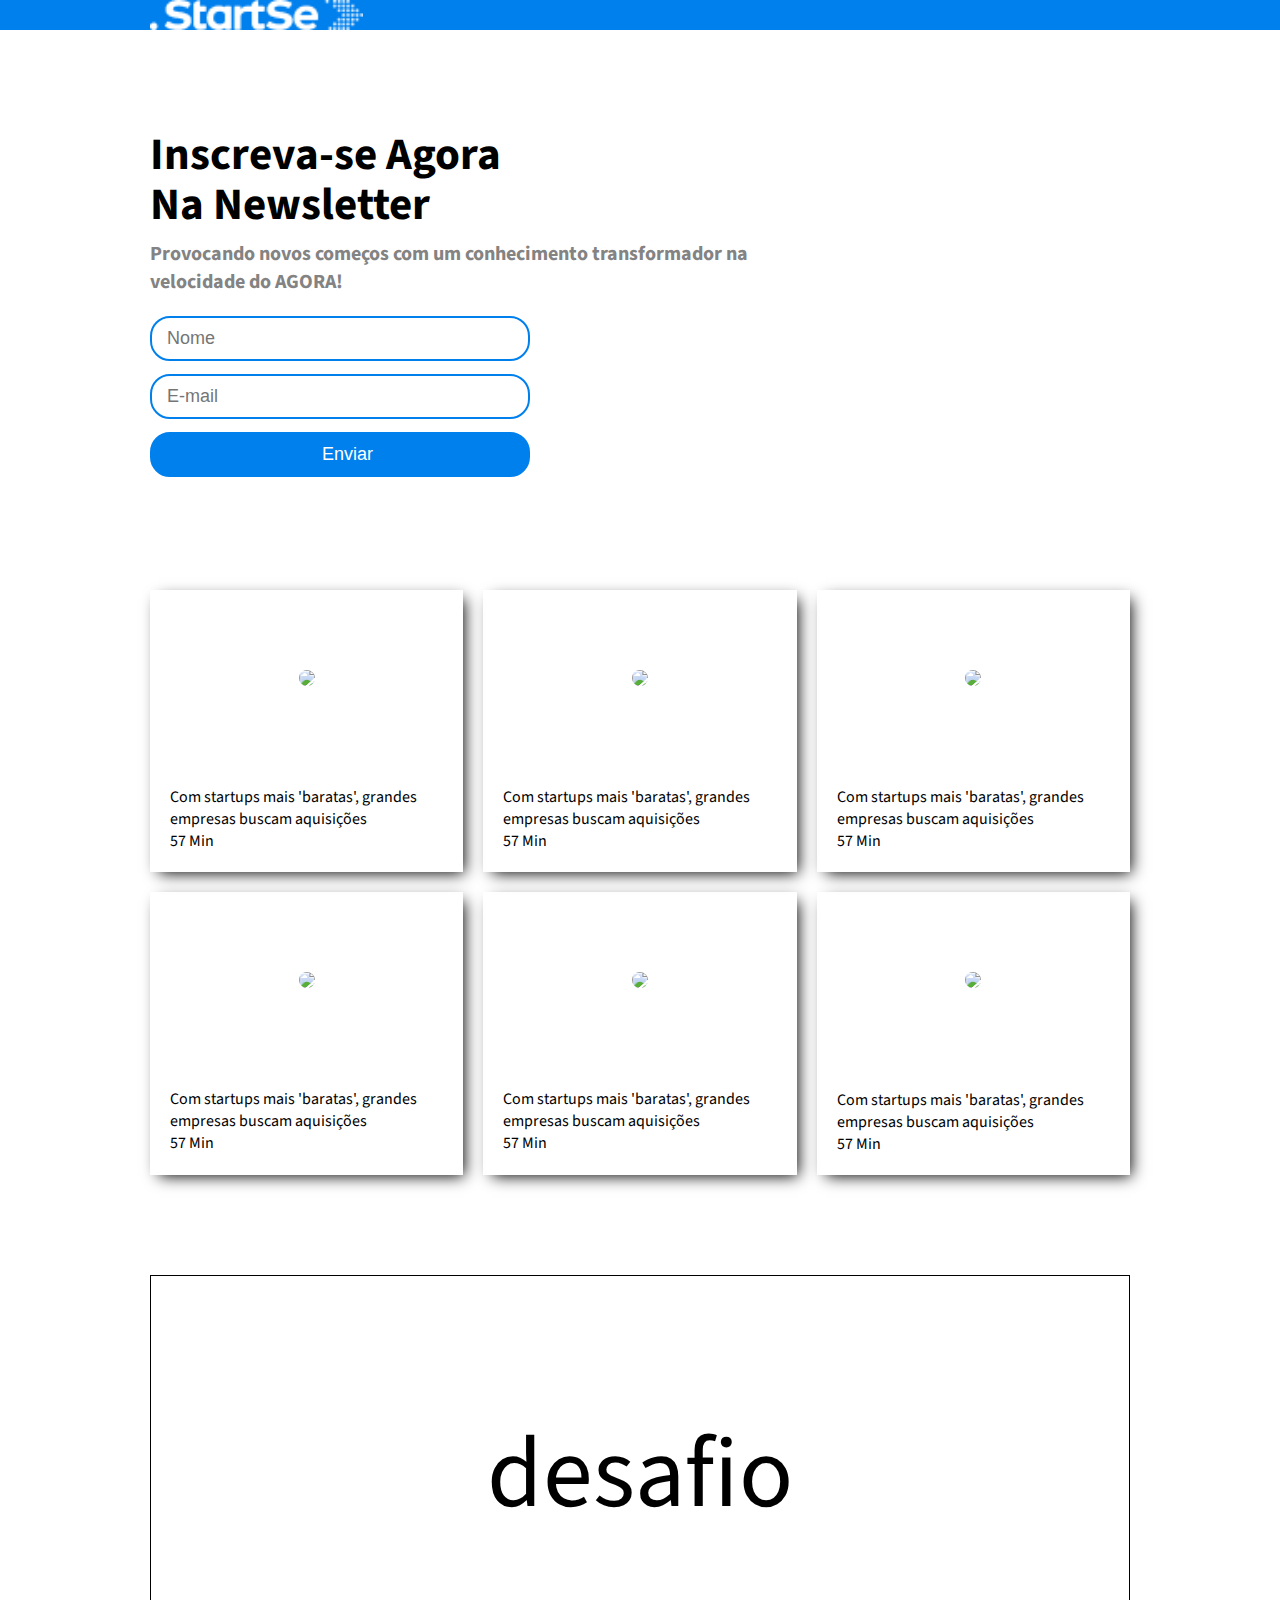
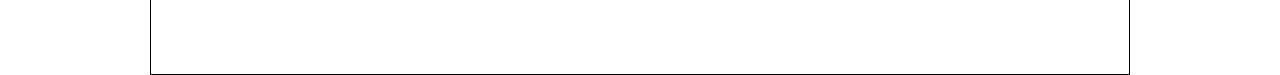
==== index.html @ 1b52a15e "update README" ====
<!doctype html>
<html lang="pt-br">

<head>
    <meta charset="UTF-8">
    <meta http-equiv="X-UA-Compatible" content="IE=edge" />
    <meta name="viewport" content="width=device-width" , initial-scale="1.0" />
    <title>
        StartSe
    </title>
    <link rel="icon" type="image/x-icon" href="./images/favicon.ico" />
    <link rel="stylesheet" href="./css/style.css" />
    <link rel="stylesheet" href="./css/responsive.css" />
</head>

<body>
    <header>
        <div class="container">
            <img src="./images/image.png" alt="logo" />
            <div class="menu-section">
                <div class="container-menu">
                    <input type="checkbox" id="checkbox-menu" />
                    <label class="menu-button-container" for="checkbox-menu">
                        <span></span>
                        <span></span>
                        <span></span>
                    </label>


                    <nav>
                
                <ul class="menu">
                    <li>
                        <a href="#"> Home</a>
                    </li>
                    <li>
                        <a href="#"> Artigos</a>
                    </li>
                    <li>
                        <a href="#"> Contato</a>
                    </li>
                </ul>
                </nav>
            </div>
            </div>
        </div>
    </header>
    <main>
        <div class="container-main">
            <div>
                <h2><span>Inscreva-se Agora</span></h2>
                <h2>Na Newsletter</h2>
                <h3>
                    Provocando novos começos com um conhecimento transformador na
                    velocidade do AGORA!
                </h3>
                <form>
                    <input type="text" placeholder="Nome" />
                    <input type="email" placeholder="E-mail" />
                    <input type="submit" value="Enviar" />
                </form>
            </div>
            <img src="./register.webp" alt="">

        </div>
    </main>
    <section class="cards">
        <div class="card">
            <div class="image">
                <img src="./unicornio.webp" />

            </div>
            <div class="content">
                <p class="title text--medium">
                    Com startups mais 'baratas', grandes empresas buscam aquisições
                </p>
                <div class="info">
                    <p class="text--medium"> 57 Min</p>
                </div>
            </div>
        </div>
        <div class="card">
            <div class="image">
                <img src="./unicornio.webp" />

            </div>
            <div class="content">
                <p class="title text--medium">
                    Com startups mais 'baratas', grandes empresas buscam aquisições
                </p>
                <div class="info">
                    <p class="text--medium"> 57 Min</p>
                </div>
            </div>
        </div>
        <div class="card">
            <div class="image">
                <img src="./unicornio.webp" />

            </div>
            <div class="content">
                <p class="title text--medium">
                    Com startups mais 'baratas', grandes empresas buscam aquisições
                </p>
                <div class="info">
                    <p class="text--medium"> 57 Min</p>
                </div>
            </div>
        </div>
        <div class="card">
            <div class="image">
                <img src="./unicornio.webp" />

            </div>
            <div class="content">
                <p class="title text--medium">
                    Com startups mais 'baratas', grandes empresas buscam aquisições
                </p>
                <div class="info">
                    <p class="text--medium"> 57 Min</p>
                </div>
            </div>
        </div>
        <div class="card">
            <div class="image">
                <img src="./unicornio.webp" />

            </div>
            <div class="content">
                <p class="title text--medium">
                    Com startups mais 'baratas', grandes empresas buscam aquisições
                </p>
                <div class="info">
                    <p class="text--medium"> 57 Min</p>
                </div>
            </div>
        </div>
        <div class="card">
            <div class="image">
                <img src="./unicornio.webp" />

            </div>
            <div class="content">
                <p class="title text--medium">
                    Com startups mais 'baratas', grandes empresas buscam aquisições
                </p>
                <div class="info">
                    <p class="text--medium"> 57 Min</p>
                </div>
            </div>
        </div>
    </section>
    <section id="form">
        <div class="desafio">
            desafio
        </div>
    </section>
</body>

</html>
---- css/style.css ----
@import url('https://fonts.googleapis.com/css2?family=Source+Sans+Pro:ital,wght@0,300;0,700;1,200;1,600&display=swap');

*{
    box-sizing: border-box;
    margin: 0;
    padding: 0;
    outline: 0;
}

html,body {
  height: 100vh;
  font-family: "Source Sans Pro",'Times New Roman';
  text-rendering: optimizeLegibility;
  -webkit-font-smoothing: antialiased ;
}

/*header */

header{
    background-color: #0080ed;
}

header .container{
    display: flex;
    align-items: center;
    justify-content: space-between;
    max-width: 980px;
    margin: auto;
}

header nav ul{

    display:flex;
}

header nav ul{
    list-style: none;
}

header nav ul a{

   text-decoration: none;
   color:white;
   text-transform: uppercase;
   font-size: 15px;
   padding: 20px;
   font-weight: bold;
   transition: all 250ms linear 0s;
}

header nav ul li a:hover{
     background: rgba(255,255,255,0.15);

     opacity:1 ;
}

header .container img{
    height: 30px

    
}

/* main */


main{
    margin-bottom: 100px;
}

main .container-main{
    display: flex;
    align-items: center;
    justify-content: space-between;
    max-width: 980px;
    margin:100px auto 0px auto;
}

h2{

    color: rgb(0, 0, 0);
    font-size: 45px;
    line-height: 50px;
    font-weight: bold;
}

h3{

    color:rgb(131,131, 131);
    font-size: 20px;
    line-height: 28px;
    margin:10px 0;
}

form{
    margin-top: 20px;
}

form input{

    width: 380px;
    padding-left: 15px;
    font-size: 18px;
    height: 45px;
    margin-bottom: 13px;
    border-radius: 20px;
    border:2px solid #0080ed;

}

form [type="submit"] {

    background-color: #0080ed;
    color: white


}

form [type="submit"]:hover {

    cursor:pointer;
}

main .container-main img{
    width: 600px;
}

/* Cards */

.cards {

    width: 90%;
    max-width: 980px;
    margin: auto;
    display: grid;
    grid-template-columns:repeat(auto-fit, minmax(250px,1fr));
    grid-gap: 20px;
}

.text-medium{
    font-size: 16px;
    line-height: 26px;
    font-weight: 400;
    color:rgb(187, 185, 185);
}

.card{

    display: flex;
    flex-direction: column;
    cursor:pointer;
    box-shadow: 5px 5px 15px -4px #000000;
    transition: all 0.3s ease 0s;
}

.card:hover{

     transform: translateY(-7px);
}

.image{
    width: 100%;
    padding-top: 56.25%;
    overflow: hidden;
    position: relative;
}

.image img{

    position: absolute;
    border-radius: 10px;
    top:50%;
    left: 50%;
    transform: translate(-50%, -50%);
}

.content{
    margin: 20px;
}

.title{
    margin-bottom: 0px;
}

.desafio{

    font-size: 100px;
    display: flex;
    justify-content: center;
    height: 400px;
    align-items: center;
    border: 1px solid black;
    margin:100px auto;
    max-width: 980px;
}
---- css/responsive.css ----
@media (max-width:1000px){

    main .container-main div{

        margin: auto;
    }

    main .container-main img{
        display: none;
    }

    h2{

        margin-left: 50px;
    }

    div h3{

        margin-left: 50px;
    }

    form{

        display: flex;
        align-items:center;
        width: 100%;
        padding-top: 3;
        text-align: center;
        flex-direction: column;
    }

    input{

        margin: 12px;
    }
}

@media (min-height:631px) {

    .container-menu{
        display: none;
    }

}

@media (max-width : 1000px) {

    .container{
        padding: 0x 20px;
    }
}

@media (max-width:630px) {
    nav{

        display: none;
    }

    main .container-menu img{
        display: none;
    }

    .container-menu{

        height: 100px;
        display: flex;
        align-items: center;
        justify-content: center;
    }

    #checkbox-menu{

        position: absolute;
        opacity: 0;
    }

    label{
        cursor: pointer;
        position: relative;
        display: block;
        height: 22px;
        width: 30px;
    }

    label span{

        position:absolute;
        display: block;
        height: 50px;
        width: 100%;
        background: white;
        border-radius: 30px;
        transition: 0.25s ease-in-out;
    }

    label span:nth-child(1){
        top:0;

    }

    label span:nth-child(2){
        top: 8px;;
        
    }

    label span:nth-child(3){
        top: 16px;;
        
    }

    #checkbox-menu:checked + label span:nth-child(1){

        transform: rotate(-45deg);
        top:8px;

    }

    #checkbox-menu:checked + label span:nth-child(2){
       opacity: 0;

    }

    #checkbox-menu:checked + label span:nth-child(3){

        transform: rotate(45deg);
        top:8px;

    }

}
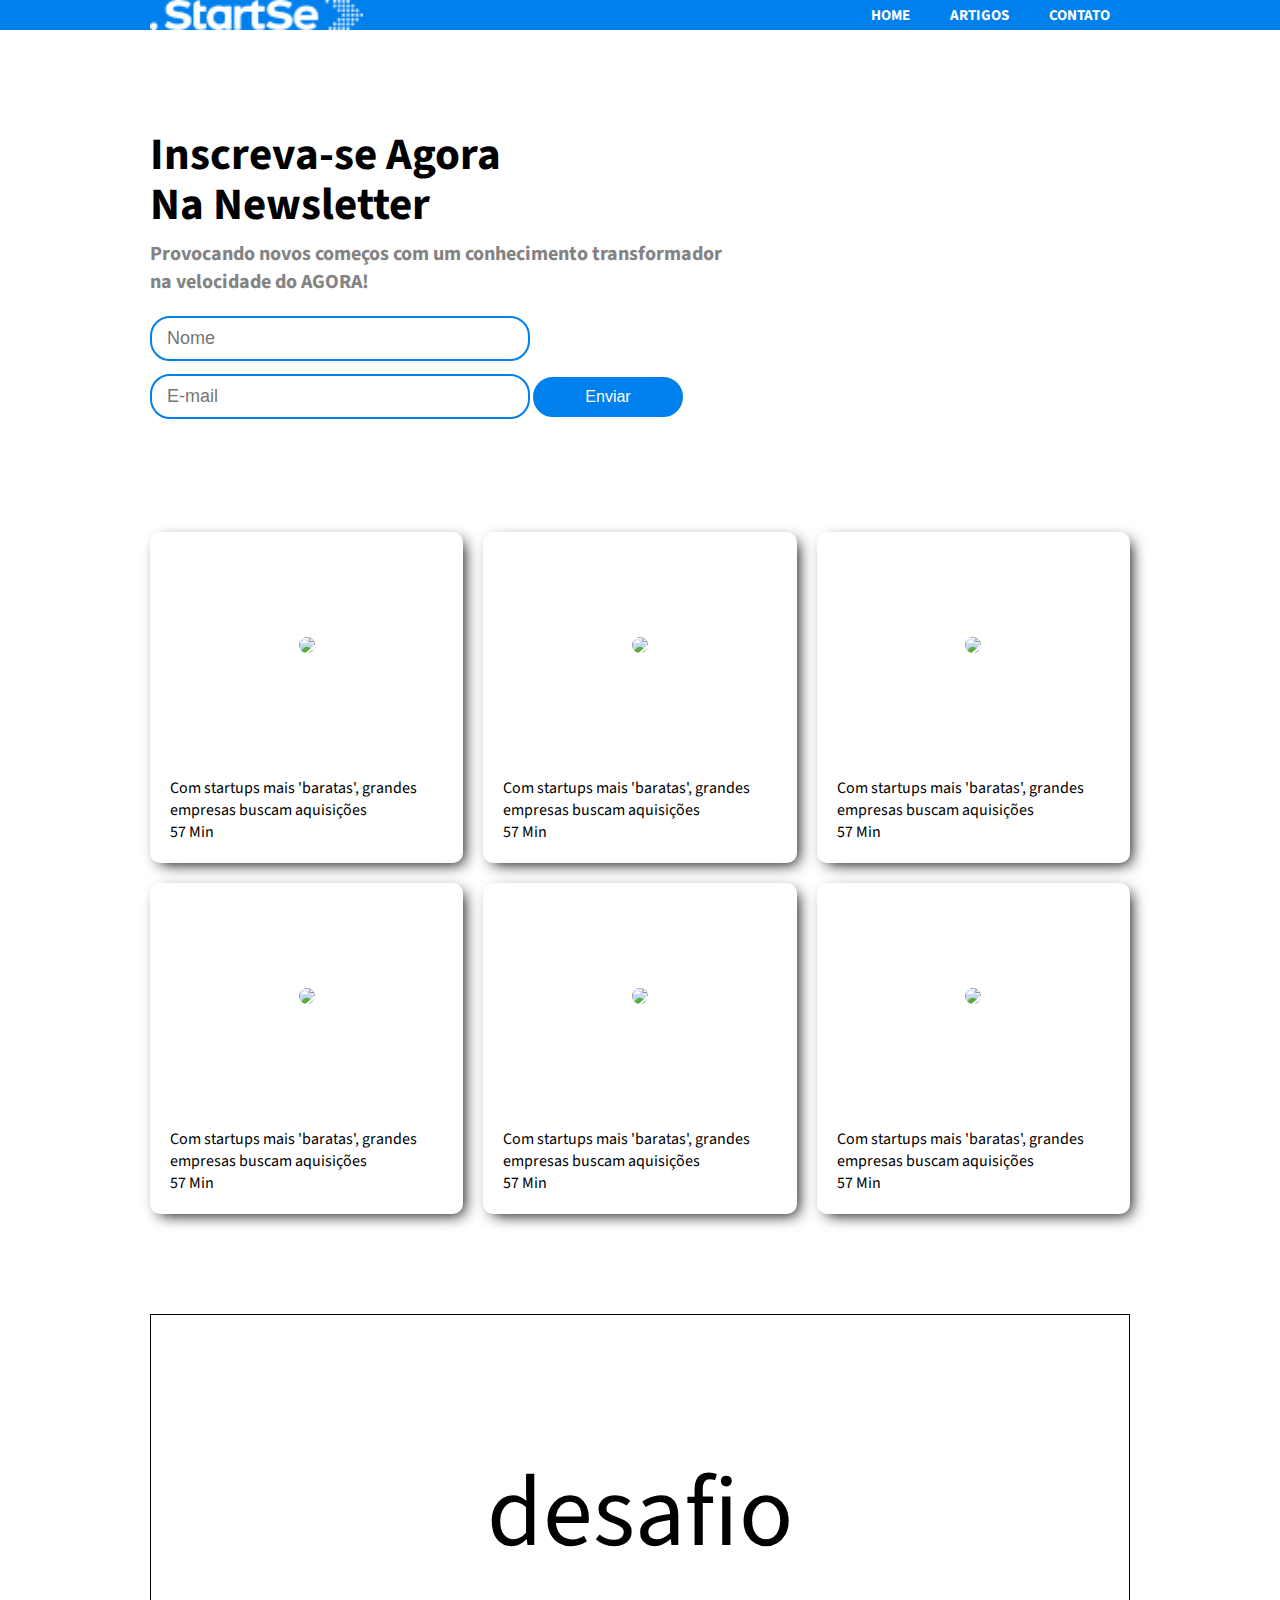
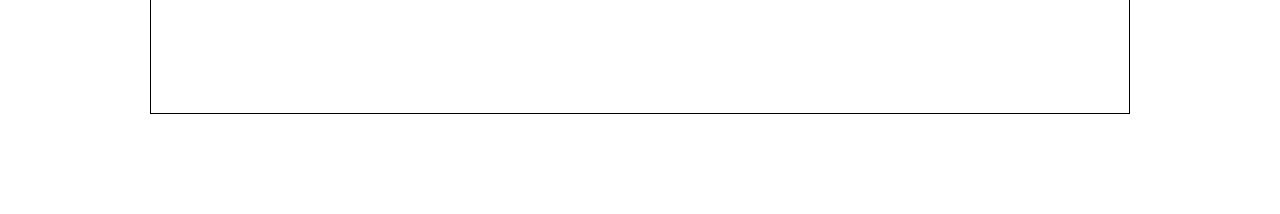
==== commit 234bd1a5: "Refina estilo da pagina" ====
--- a/index.html
+++ b/index.html
@@ -29,18 +29,18 @@
 
                     <nav>
                 
-                <ul class="menu">
-                    <li>
-                        <a href="#"> Home</a>
-                    </li>
-                    <li>
-                        <a href="#"> Artigos</a>
-                    </li>
-                    <li>
-                        <a href="#"> Contato</a>
-                    </li>
-                </ul>
-                </nav>
+                            <ul class="menu">
+                                <li>
+                                    <a href="#"> Home</a>
+                                </li>
+                                <li>
+                                    <a href="#"> Artigos</a>
+                                </li>
+                                <li>
+                                    <a href="#"> Contato</a>
+                                </li>
+                            </ul>
+                   </nav>
             </div>
             </div>
         </div>
--- a/css/style.css
+++ b/css/style.css
@@ -8,7 +8,7 @@
 }
 
 html,body {
-  height: 100vh;
+ 
   font-family: "Source Sans Pro",'Times New Roman';
   text-rendering: optimizeLegibility;
   -webkit-font-smoothing: antialiased ;
@@ -60,6 +60,10 @@
     
 }
 
+#checkbox-menu{
+    display: none;
+}
+
 /* main */
 
 
@@ -110,14 +114,18 @@
 form [type="submit"] {
 
     background-color: #0080ed;
-    color: white
-
-
+    color: white;
+    width:150px;
+    padding-left: 0px;
+    font-size:16px;
+    height: 40px;
 }
 
 form [type="submit"]:hover {
 
     cursor:pointer;
+    background-color: rgba(0,128,237,0.75);
+    transform: translateY(-2px);
 }
 
 main .container-main img{
@@ -125,6 +133,11 @@
 }
 
 /* Cards */
+
+a {
+
+    text-decoration: none;
+}
 
 .cards {
 
@@ -150,6 +163,7 @@
     cursor:pointer;
     box-shadow: 5px 5px 15px -4px #000000;
     transition: all 0.3s ease 0s;
+    border-radius: 10px;
 }
 
 .card:hover{
@@ -162,6 +176,9 @@
     padding-top: 56.25%;
     overflow: hidden;
     position: relative;
+    border-radius: 10px 10px 0 0;
+    height: 225px;
+    border-radius: 10px 10px 0 0;
 }
 
 .image img{
--- a/css/responsive.css
+++ b/css/responsive.css
@@ -35,13 +35,9 @@
     }
 }
 
-@media (min-height:631px) {
 
-    .container-menu{
-        display: none;
-    }
 
-}
+
 
 @media (max-width : 1000px) {
 
@@ -51,28 +47,55 @@
 }
 
 @media (max-width:630px) {
-    nav{
 
-        display: none;
-    }
+     .menu-button-container{
+
+        display: flex;
+
+     }
+
+     .menu{
+
+        position:absolute;
+        margin-top: 30px;
+        flex-direction: column;
+        width: 100;
+        justify-content: center;
+        align-items: center;
+        left: 100%;
+        transform: translateX(100vw);
+        transition: 0.5s ease transform;
+     }
+
+     .menu>li{
+        display: flex;
+        justify-content: center;
+        margin: 0;
+        padding: 0px;
+        width: 100%;
+        color:white;
+        background-color: #0080ed;
+        border-radius: 5px;
+     }
+
+     .menu>li:not(:last-child){
+
+        border-bottom: 1px solid white;
+     }
+
+     .menu li a{
+
+        flex:1;
+        text-align: center;
+     }
 
     main .container-menu img{
         display: none;
     }
 
-    .container-menu{
+    
 
-        height: 100px;
-        display: flex;
-        align-items: center;
-        justify-content: center;
-    }
-
-    #checkbox-menu{
-
-        position: absolute;
-        opacity: 0;
-    }
+   
 
     label{
         cursor: pointer;
@@ -86,25 +109,26 @@
 
         position:absolute;
         display: block;
-        height: 50px;
+        height: 5px;
         width: 100%;
         background: white;
         border-radius: 30px;
         transition: 0.25s ease-in-out;
+        
     }
 
-    label span:nth-child(1){
-        top:0;
+     span:nth-child(1){
+        top: 0;
 
     }
 
     label span:nth-child(2){
-        top: 8px;;
+        top: 8px;
         
     }
 
     label span:nth-child(3){
-        top: 16px;;
+        top: 16px;
         
     }
 
@@ -127,4 +151,14 @@
 
     }
 
+     nav.menu{
+
+        width: 100%;
+
+     }
+
+     #checkbox-menu:checked~nav .menu{
+        transform: translateX(-100vw);
+        transition:0.5s ease transform;
+     }
 }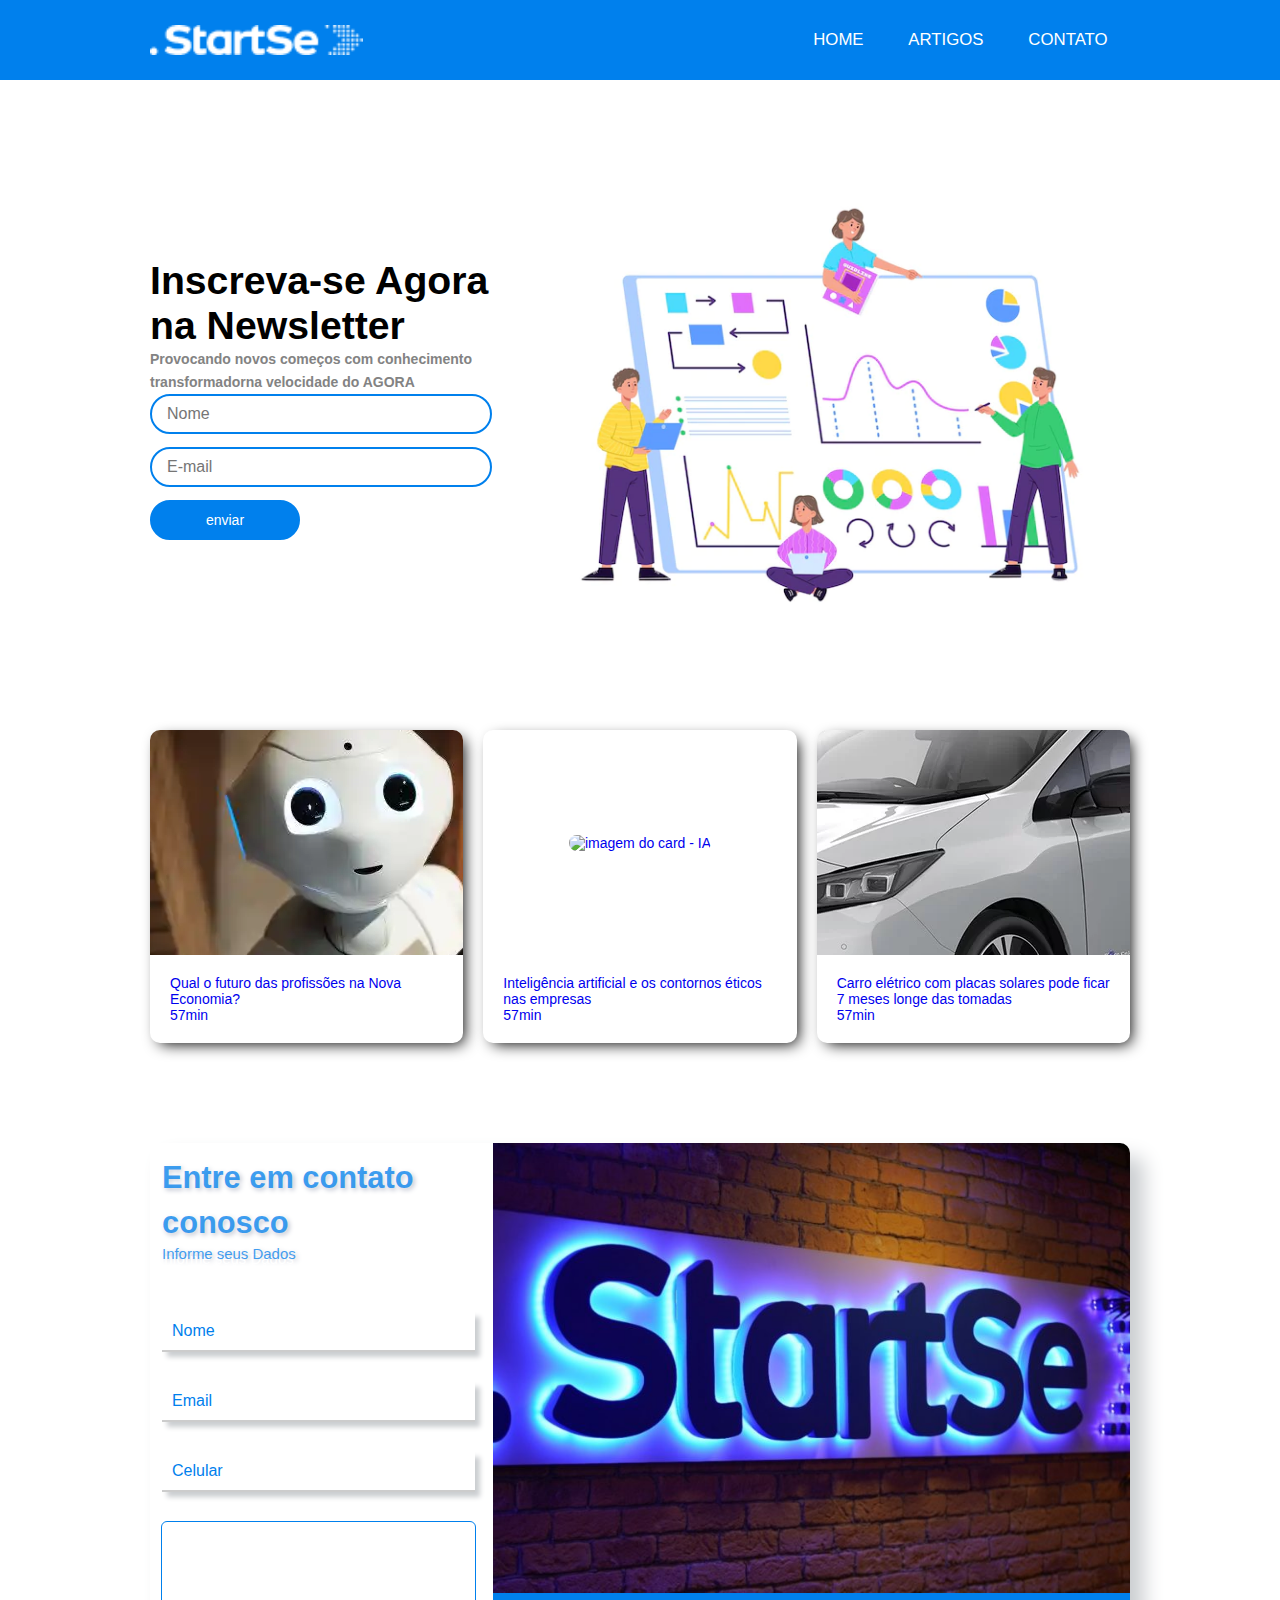
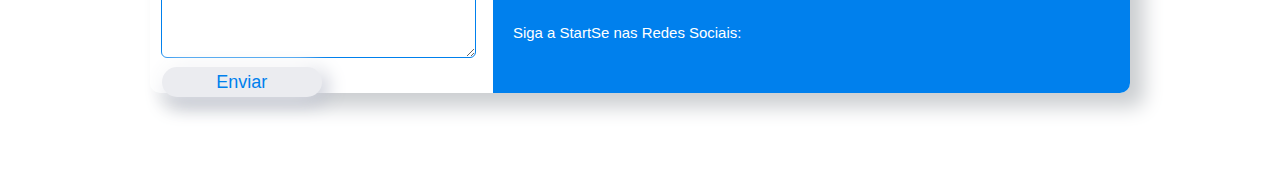
==== commit d1e7b6f8: "artigos" ====
--- a/index.html
+++ b/index.html
@@ -1,160 +1,231 @@
-<!doctype html>
+<!DOCTYPE html>
 <html lang="pt-br">
 
 <head>
     <meta charset="UTF-8">
-    <meta http-equiv="X-UA-Compatible" content="IE=edge" />
-    <meta name="viewport" content="width=device-width" , initial-scale="1.0" />
-    <title>
-        StartSe
-    </title>
-    <link rel="icon" type="image/x-icon" href="./images/favicon.ico" />
-    <link rel="stylesheet" href="./css/style.css" />
-    <link rel="stylesheet" href="./css/responsive.css" />
+    <meta http-equiv="X-UA-Compatible" content="IE=edge">
+    <meta name="viewport" content="width=device-width, initial-scale=1.0">
+    <link rel="stylesheet" href="/css/style.css">
+    <link rel="stylesheet" href="/css/responsive.css">
+    <link rel="icon" type="image/x=icon" href="/images/favicon.ico">
+    <script src="https://kit.fontawesome.com/b4971a44cf.js" crossorigin="anonymous"></script>
+    <title>StartSe</title>
 </head>
 
 <body>
     <header>
         <div class="container">
-            <img src="./images/image.png" alt="logo" />
+            <img src="/images/image.png" />
             <div class="menu-section">
                 <div class="container-menu">
-                    <input type="checkbox" id="checkbox-menu" />
+                    <input type="checkbox" name="" id="checkbox-menu">
                     <label class="menu-button-container" for="checkbox-menu">
                         <span></span>
                         <span></span>
                         <span></span>
                     </label>
-
-
                     <nav>
-                
-                            <ul class="menu">
-                                <li>
-                                    <a href="#"> Home</a>
-                                </li>
-                                <li>
-                                    <a href="#"> Artigos</a>
-                                </li>
-                                <li>
-                                    <a href="#"> Contato</a>
-                                </li>
-                            </ul>
-                   </nav>
-            </div>
+                        <ul class="menu">
+                            <li>
+                                <a href="#home" target="_blank">Home</a>
+                            </li>
+                            <li>
+                                <a href="#artigos" target="_blank">Artigos</a>
+                            </li>
+                            <li>
+                                <a href="#form" target="_blank">Contato</a>
+                            </li>
+                        </ul>
+                    </nav>
+                </div>
             </div>
         </div>
     </header>
-    <main>
-        <div class="container-main">
-            <div>
-                <h2><span>Inscreva-se Agora</span></h2>
-                <h2>Na Newsletter</h2>
-                <h3>
-                    Provocando novos começos com um conhecimento transformador na
-                    velocidade do AGORA!
-                </h3>
-                <form>
-                    <input type="text" placeholder="Nome" />
-                    <input type="email" placeholder="E-mail" />
-                    <input type="submit" value="Enviar" />
+
+    <main id="home">
+        <div class="container container-main">
+            <div id="main-info">
+                <div>
+                    <h2><span>Inscreva-se Agora</span></h2>
+                    <h2>na Newsletter</h2>
+                    <h3>Provocando novos começos com conhecimento transformadorna velocidade do AGORA</h3>
+                </div>
+                <form action="">
+                    <input width="10" type="text" name="" id="" placeholder="Nome">
+                    <input type="text" name="" id="" placeholder="E-mail">
+                    <input type="submit" value="enviar">
                 </form>
             </div>
-            <img src="./register.webp" alt="">
-
+            <img src="/images/register.webp" alt="imagem area de registro">
         </div>
     </main>
-    <section class="cards">
+    <section id="artigos" class="cards">
+        
+        <a href="/artigos/futuro/futuro.html">
+            <div class="card">
+                <div class="image">
+                    <img src="/images/futuro.webp" alt="imagem do card - IA">
+                </div>
+
+                <div class="content">
+                    <p class="title text-medium">
+                        Qual o futuro das profissões na Nova Economia?
+                    </p>
+                    <div class="info">
+                        <p class="text-medium">
+                            57min
+                        </p>
+                    </div>
+                </div>
+            </div>
+        </a>
+        <a href="https://www.startse.com/artigos/inteligencia-artificial-e-os-contornos-eticos-nas-empresas/">
         <div class="card">
             <div class="image">
-                <img src="./unicornio.webp" />
-
-            </div>
+                <img src="/images/IA_mental.webp" alt="imagem do card - IA">
+            </div>
+
             <div class="content">
-                <p class="title text--medium">
-                    Com startups mais 'baratas', grandes empresas buscam aquisições
+                <p class="title text-medium">
+                    Inteligência artificial e os contornos éticos nas empresas
                 </p>
                 <div class="info">
-                    <p class="text--medium"> 57 Min</p>
-                </div>
-            </div>
-        </div>
+                    <p class="text-medium">
+                        57min
+                    </p>
+                </div>
+            </div>
+        </div>
+        
+        </a>
+        <a href="https://www.startse.com/artigos/carro-eletrico-com-placas-solares-pode-ficar-7-meses-longe-das-tomadas/">
         <div class="card">
             <div class="image">
-                <img src="./unicornio.webp" />
-
-            </div>
+                <img src="/images/carro-eletrico.jpg" alt="imagem do card - carro eletrico">
+            </div>
+
             <div class="content">
-                <p class="title text--medium">
-                    Com startups mais 'baratas', grandes empresas buscam aquisições
+                <p class="title text-medium">
+                    Carro elétrico com placas solares pode ficar 7 meses longe das tomadas
                 </p>
                 <div class="info">
-                    <p class="text--medium"> 57 Min</p>
-                </div>
-            </div>
-        </div>
-        <div class="card">
-            <div class="image">
-                <img src="./unicornio.webp" />
-
-            </div>
-            <div class="content">
-                <p class="title text--medium">
-                    Com startups mais 'baratas', grandes empresas buscam aquisições
-                </p>
-                <div class="info">
-                    <p class="text--medium"> 57 Min</p>
-                </div>
-            </div>
-        </div>
-        <div class="card">
-            <div class="image">
-                <img src="./unicornio.webp" />
-
-            </div>
-            <div class="content">
-                <p class="title text--medium">
-                    Com startups mais 'baratas', grandes empresas buscam aquisições
-                </p>
-                <div class="info">
-                    <p class="text--medium"> 57 Min</p>
-                </div>
-            </div>
-        </div>
-        <div class="card">
-            <div class="image">
-                <img src="./unicornio.webp" />
-
-            </div>
-            <div class="content">
-                <p class="title text--medium">
-                    Com startups mais 'baratas', grandes empresas buscam aquisições
-                </p>
-                <div class="info">
-                    <p class="text--medium"> 57 Min</p>
-                </div>
-            </div>
-        </div>
-        <div class="card">
-            <div class="image">
-                <img src="./unicornio.webp" />
-
-            </div>
-            <div class="content">
-                <p class="title text--medium">
-                    Com startups mais 'baratas', grandes empresas buscam aquisições
-                </p>
-                <div class="info">
-                    <p class="text--medium"> 57 Min</p>
-                </div>
-            </div>
-        </div>
+                    <p class="text-medium">
+                        57min
+                    </p>
+                </div>
+            </div>
+        </div>
+       </a>
     </section>
+
     <section id="form">
-        <div class="desafio">
-            desafio
+        <div class="form-input">
+
+            <div class="contact-form">
+
+                <div>
+                    <h2>Entre em contato conosco</h2>
+                    <h5>Informe seus Dados</h5>
+                </div>
+
+                <div class="input-group" action="">
+
+                    <div class="n-group">
+                        <input type="text" name="fname" required class="input">
+                        <label class="input-label" for="fname" >Nome</label>
+                        <span class="border-bottom"></span>
+                    </div>
+
+                    <div class="n-group">
+                        <input type="email" name="email" required class="input">
+                        <label class="input-label" for="">Email</label>
+                        <span class="border-bottom"></span>
+                    </div>
+
+                    <div class="n-group">
+                        <input type="tel" name="phone" required class="input">
+                        <label class="input-label" for="">Celular</label>
+                        <span class="border-bottom"></span>
+                    </div>
+
+                    <textarea name="" id="" cols="30" rows="10"></textarea>
+                    <button>Enviar</button>
+
+                </div>
+
+            </div>
+
+            <div class="contact-logo">
+               
+            </div>
+
+            <div class="contact-elements">
+                <h5>Siga a StartSe nas Redes Sociais:</h5>
+                <div class="icons">
+                    <a href=""><i class="fa-brands fa-instagram"></i></a>
+                    <a href=""><i class="fa-brands fa-facebook-square"></i></a>
+                    <a href=""><i class="fa-brands fa-youtube"></i></a>
+                    <a href=""><i class="fa-brands fa-linkedin"></i></i></a>
+                    <a href=""><i class="fa-brands fa-twitter"></i></a>
+                </div>
+            </div>
+
         </div>
     </section>
+
+    <section id="form-responsive">
+        <div class="form-input-responsive">
+
+            <div class="contact-form">
+
+                <div>
+                    <h2>Entre em contato conosco</h2>
+                    <h5>Informe seus Dados</h5>
+                </div>
+
+                <div class="input-group" action="">
+
+                    <div class="n-group">
+                        <input type="text" name="fname" required class="input">
+                        <label class="input-label" for="fname">Nome</label>
+                        <span class="border-bottom"></span>
+                    </div>
+
+                    <div class="n-group">
+                        <input type="email" name="email" required class="input">
+                        <label class="input-label" for="">Email</label>
+                        <span class="border-bottom"></span>
+                    </div>
+
+                    <div class="n-group">
+                        <input type="tel" name="phone" required class="input">
+                        <label class="input-label" for="">Celular</label>
+                        <span class="border-bottom"></span>
+                    </div>
+
+                    <textarea name="" id="" cols="30" rows="10"></textarea>
+                    <button>Enviar</button>
+
+                    <div class="contact-elements-responsive">
+                        <h5>Siga a StartSe nas Redes Sociais:</h5>
+                        <div class="icons">
+                            <a href="https://www.instagram.com/startseoficial"><i
+                                    class="fa-brands fa-instagram"></i></a>
+                            <a href="https://www.facebook.com/startseoficial"><i
+                                    class="fa-brands fa-facebook-square"></i></a>
+                            <a href="https://www.youtube.com/startseoficial"><i class="fa-brands fa-youtube"></i></a>
+                            <a href="https://www.linkedin.com/company/startse"><i
+                                    class="fa-brands fa-linkedin"></i></i></a>
+                            <a href="https://twitter.com/startseoficial"><i class="fa-brands fa-twitter"></i></a>
+                        </div>
+                    </div>
+
+                </div>
+
+            </div>
+        </div>
+    </section>
+
 </body>
 
 </html>--- a/css/style.css
+++ b/css/style.css
@@ -1,211 +1,388 @@
-@import url('https://fonts.googleapis.com/css2?family=Source+Sans+Pro:ital,wght@0,300;0,700;1,200;1,600&display=swap');
-
-*{
-    box-sizing: border-box;
+@import url('https://fonts.googleapis.com/css2?family=Raleway:ital,wght@0,100;0,200;0,300;0,400;0,500;0,600;0,700;1,100&display=swap');
+
+* {
     margin: 0;
     padding: 0;
+    box-sizing: border-box;
     outline: 0;
-}
-
-html,body {
- 
-  font-family: "Source Sans Pro",'Times New Roman';
-  text-rendering: optimizeLegibility;
-  -webkit-font-smoothing: antialiased ;
-}
-
-/*header */
-
-header{
+    list-style: none;
+}
+
+html,
+body {
+    font-family: 'Segoi UI', sans-serif;
+    font-size: 14px;
+    text-rendering: optimizeLegibility;
+    -webkit-font-smoothing: antialiased;
+}
+
+/*Configuração gerais de classes*/
+.container {
+    max-width: 980px;
+    min-width: 350px;
+    box-sizing: border-box;
+}
+
+/*Estilização do Header*/
+header {
     background-color: #0080ed;
 }
 
-header .container{
+header .container {
     display: flex;
     align-items: center;
     justify-content: space-between;
-    max-width: 980px;
+    height: 80px;
     margin: auto;
 }
 
-header nav ul{
-
-    display:flex;
-}
-
-header nav ul{
-    list-style: none;
-}
-
-header nav ul a{
-
-   text-decoration: none;
-   color:white;
-   text-transform: uppercase;
-   font-size: 15px;
-   padding: 20px;
-   font-weight: bold;
-   transition: all 250ms linear 0s;
-}
-
-header nav ul li a:hover{
-     background: rgba(255,255,255,0.15);
-
-     opacity:1 ;
-}
-
-header .container img{
-    height: 30px
-
-    
-}
-
-#checkbox-menu{
-    display: none;
-}
-
-/* main */
-
-
-main{
+header nav ul {
+    display: flex;
+}
+
+header nav ul li a {
+    text-decoration: none;
+    color: white;
+    text-transform: uppercase;
+    font-size: 1.2rem;
+    padding: 1.6rem;
+    transition: all 250ms lineal 0s;
+}
+
+header nav ul li a:hover {
+    background: rgba(255, 255, 255, 0.15);
+}
+
+header img {
+    height: 30px;
+}
+
+/*Estilização Main*/
+main {
     margin-bottom: 100px;
 }
 
-main .container-main{
+main div.container {
     display: flex;
     align-items: center;
     justify-content: space-between;
-    max-width: 980px;
-    margin:100px auto 0px auto;
-}
-
-h2{
-
-    color: rgb(0, 0, 0);
-    font-size: 45px;
-    line-height: 50px;
+    margin: 100px auto 0 auto;
+}
+
+h2 {
+    color: #000;
+    font-size: 2.8rem;
     font-weight: bold;
-}
-
-h3{
-
-    color:rgb(131,131, 131);
-    font-size: 20px;
-    line-height: 28px;
-    margin:10px 0;
-}
-
-form{
-    margin-top: 20px;
-}
-
-form input{
-
-    width: 380px;
+    line-height: 45px;
+}
+
+h3 {
+    color: rgb(131, 131, 131);
+    font-size: 1.0rem;
+    line-height: 23px;
+    margin: 10ṕx 0;
+}
+
+form input {
+    width: 90%;
     padding-left: 15px;
-    font-size: 18px;
-    height: 45px;
+    font-size: 16px;
+    height: 40px;
     margin-bottom: 13px;
     border-radius: 20px;
-    border:2px solid #0080ed;
-
+    border: 2px solid #0080ed;
 }
 
 form [type="submit"] {
-
     background-color: #0080ed;
     color: white;
-    width:150px;
+    width: 150px;
     padding-left: 0px;
-    font-size:16px;
+    font-size: 14px;
     height: 40px;
 }
 
 form [type="submit"]:hover {
-
-    cursor:pointer;
-    background-color: rgba(0,128,237,0.75);
+    cursor: pointer;
+    background-color: rgba(6, 30, 51, 0.75);
     transform: translateY(-2px);
 }
 
-main .container-main img{
+main .container img {
     width: 600px;
 }
 
-/* Cards */
-
+input {
+    width: 100px;
+}
+
+/*estilização cards*/
 a {
-
     text-decoration: none;
 }
 
 .cards {
-
-    width: 90%;
+    width: 80%;
     max-width: 980px;
     margin: auto;
     display: grid;
-    grid-template-columns:repeat(auto-fit, minmax(250px,1fr));
-    grid-gap: 20px;
-}
-
-.text-medium{
-    font-size: 16px;
+    grid-template-columns: repeat(auto-fit, minmax(250px, 1fr));
+    gap: 20px;
+}
+
+.tex-medium {
+    font-size: 1.2rem;
     line-height: 26px;
     font-weight: 400;
-    color:rgb(187, 185, 185);
-}
-
-.card{
-
-    display: flex;
-    flex-direction: column;
-    cursor:pointer;
-    box-shadow: 5px 5px 15px -4px #000000;
+    color: rgb(187, 185, 185);
+}
+
+.card {
+    display: flex;
+    flex-direction: column;
+    cursor: pointer;
+    box-shadow: 5px 5px 15px -4px #000;
     transition: all 0.3s ease 0s;
     border-radius: 10px;
 }
 
-.card:hover{
-
-     transform: translateY(-7px);
-}
-
-.image{
+.card:hover {
+    transform: translateY(-7px);
+}
+
+.image {
     width: 100%;
     padding-top: 56.25%;
     overflow: hidden;
     position: relative;
     border-radius: 10px 10px 0 0;
     height: 225px;
-    border-radius: 10px 10px 0 0;
-}
-
-.image img{
-
+}
+
+.image img {
     position: absolute;
     border-radius: 10px;
-    top:50%;
+    top: 50%;
     left: 50%;
     transform: translate(-50%, -50%);
 }
 
-.content{
+.content {
     margin: 20px;
 }
 
-.title{
-    margin-bottom: 0px;
-}
-
-.desafio{
-
-    font-size: 100px;
-    display: flex;
+.title {
+    margin-bottom: 0;
+}
+
+.form-input {
+    width: 100%;
+    display: grid;
+    grid-template: 450px 100px / 35% 65%;
+    font-size: 18px;
+    min-height: 400px;
+    margin: 100px auto;
+    border-radius: 10px;
+    box-shadow: 14px 14px 20px #cbced1, -14px -14px 20px white;
+
+}
+
+.form-input-responsive {
+    display: none;
+    width: 100%;
+    grid-template: 550px 100px / 100%;
+    font-size: 18px;
+    min-height: 400px;
+    margin: 100px auto;
+    border-radius: 10px;
+    box-shadow: 20px 14px 14px 20px #cbced1, -14px -14px 20px white;
+}
+
+/*grid elemento 1*/
+.contact-form {
+    box-sizing: border-box;
+    padding: 12px;
+  
+    display: flex;
+    flex-direction: column;
+    border-radius: 10px 0 0 10px;
+    grid-row: 1/ 3;
+    
+
+}
+
+.contact-form h2 {
+    color: rgba(0, 128, 237, 0.75);
+    font-weight: bolder;
+    font-size: 2.2rem;
+    text-shadow: -2px -2px 5px #FFF, 2px 2px 5px #BABECC;
+}
+
+.contact-form h5 {
+    color: rgba(0, 128, 237, 0.75);
+    font-weight: 280;
+    text-shadow: -2px 5px #FFF, 2px 2px 5px #BABECC;
+}
+
+.input-group {
+    display: flex;
+    flex-direction: column;
+
+}
+
+.input-group textarea {
+    height: 30%;
+    width: 98%;
+    font-family: inherit;
+    color: #0080ed;
+    border: 0;
+    outline: 1px solid #0080ed;
+    border-radius: 5px;
+}
+
+.input-group button {
+    width: 50%;
+    height: 30px;
+    font-family: inherit;
+    font-size: inherit;
+    color: #0080ed;
+    border: 0;
+    outline: 0;
+    border-radius: 15px;
+    margin-top: 10px;
+    background-color: #EBECF0;
+    box-shadow: -5px -5px 20px #FFF, 5px 5px 20px #BABECC;
+    transition: all 0.2s ease-in-out;
+    cursor: pointer;
+}
+
+.input-group button:hover {
+    box-shadow: -2px -2px 5px #FFF, 2px 2px 5px #BABECC;
+}
+
+.input-group button:active {
+    box-shadow: inset 1px 1px 2px #BABECC, inset -1px -1px 2px #FFF;
+}
+
+.n-group {
+    position: relative;
+    margin-bottom: 30px;
+}
+
+.n-group:first-child {
+    margin-top: 50px;
+}
+
+.input {
+    box-sizing: border-box;
+    height: 40px;
+    padding: 10px;
+    width: 98%;
+    border: none;
+    font: inherit;
+    color: #FFF;
+    border-bottom: 2px solid #ccc;
+    outline: none;
+    padding-block: 5px;
+    box-shadow: 5px 5px 5px #cbced1;
+}
+
+.input-label {
+    position: absolute;
+    top: 0;
+    left: 0;
+    width: 5px;
+    font-size: 16px;
+    color: #0080ed;
+    transform: translate(10px, 10px);
+    transform-origin: left;
+    transition: transform .35s;
+}
+
+.input:focus+.input-label,
+.input:valid+.input-label {
+    transform:
+        translate(0, -25px) scale(.7);
+    color: #0080ed;
+}
+
+.border-bottom {
+    position: absolute;
+    left: 0;
+    bottom: 0;
+    width: 95%;
+    height: 2px;
+    background-color: #0080ed;
+    transform: scaleX(0);
+    transform-origin: left;
+    transition: transform .35s;
+}
+
+.input:focus~.border-bottom,
+.input:valid~.border-bottom {
+    transform: scaleX(1);
+}
+
+/*grid elemento 2*/
+.contact-logo {
+    background-image: url(/images/startse-1.jpg);
+    background-size: cover;
+    background-position: center;
+    border-radius: 0 10px 0 0;
+}
+
+.contact-logo img {
+    max-width: 100%;
+    max-height: 100%;
+}
+
+.contact-elements {
+    background-color:  #0080ed;
+    border-radius: 0 0 10px 0;
+    display: flex;
+    flex-direction: column;
     justify-content: center;
-    height: 400px;
-    align-items: center;
-    border: 1px solid black;
-    margin:100px auto;
+
+}
+
+.contact-elements h5 {
+    color: white;
+    font-weight: 300;
+    margin-left: 20px;
+}
+
+.contact-elements i {
+    color: white;
+    margin: 5px 10px;
+    margin-left: 20px;
+}
+
+.contact-elements-responsive {
+    margin-top: 30px;
+    border-radius: 0 0 10px 0;
+    display: flex;
+    flex-direction: column;
+    justify-content: center;
+
+}
+
+.contact-elements-responsive i {
+    color: #0080ed;
+    margin: 5px 10px;
+}
+
+#form {
     max-width: 980px;
-}+    margin: auto;
+}
+
+#form-responsive {
+    max-width: 630px;
+    width: 95%;
+    margin: auto;
+}
+
+#checkbox-menu {
+    display: none;
+}
+
--- a/css/responsive.css
+++ b/css/responsive.css
@@ -1,103 +1,91 @@
-@media (max-width:1000px){
-
-    main .container-main div{
-
+@media (max-width: 1000px) {
+    main .container div {
         margin: auto;
     }
 
-    main .container-main img{
+    main .container img {
         display: none;
     }
-
-    h2{
-
-        margin-left: 50px;
+    main .container span{
+        display: inline-block;
+        width: 95%;
+    }
+    main .container h2{
+        font-size: 2.8rem;
     }
 
-    div h3{
-
-        margin-left: 50px;
+    form {
+        display: flex;
+        align-items: center;
+        flex-direction: column;
+        width: 100%;
+        padding-top: 30px;
+        text-align: center;
     }
 
-    form{
-
-        display: flex;
-        align-items:center;
-        width: 100%;
-        padding-top: 3;
-        text-align: center;
-        flex-direction: column;
-    }
-
-    input{
-
+    .container input {
         margin: 12px;
     }
 }
 
 
-
-
-
-@media (max-width : 1000px) {
-
-    .container{
-        padding: 0x 20px;
+@media (max-width: 1000px) {
+    .container {
+        padding: 0px 20px;
     }
 }
 
-@media (max-width:630px) {
+@media (max-width: 630px) {
+    #main-info{
+        width: 400px;
+    }
+    .menu-button-container {
+        display: flex;
+    }
 
-     .menu-button-container{
-
-        display: flex;
-
-     }
-
-     .menu{
-
-        position:absolute;
-        margin-top: 30px;
+    .menu {
+        position: absolute;
+        left: 0;
+        top: 80px;
         flex-direction: column;
-        width: 100;
+        width: 100vw;
         justify-content: center;
         align-items: center;
-        left: 100%;
-        transform: translateX(100vw);
-        transition: 0.5s ease transform;
-     }
+        transform: scaleX(0);
+    }
 
-     .menu>li{
+    .menu>li {
         display: flex;
         justify-content: center;
         margin: 0;
-        padding: 0px;
+        padding: 0;
         width: 100%;
-        color:white;
+        color: white;
         background-color: #0080ed;
         border-radius: 5px;
-     }
+    }
 
-     .menu>li:not(:last-child){
+    .menu>li:not(:last-child) {
+        border-bottom: 1px solid white;
+    }
 
-        border-bottom: 1px solid white;
-     }
+    .menu li a {
+        flex: 1;
+        text-align: center;
+    }
 
-     .menu li a{
-
-        flex:1;
-        text-align: center;
-     }
-
-    main .container-menu img{
+    main .container img {
         display: none;
     }
 
-    
+    .container-menu {
+        height: 100%;
+        display: flex;
+        justify-content: center;
+        align-items: center;
+    }
 
-   
-
-    label{
+    label {
         cursor: pointer;
         position: relative;
         display: block;
@@ -105,60 +93,60 @@
         width: 30px;
     }
 
-    label span{
-
-        position:absolute;
+    label span {
+        position: absolute;
         display: block;
         height: 5px;
         width: 100%;
-        background: white;
+        background-color: white;
         border-radius: 30px;
         transition: 0.25s ease-in-out;
-        
     }
 
-     span:nth-child(1){
+    label span:nth-child(1) {
         top: 0;
+    }
+
+    label span:nth-child(2) {
+        top: 8px;
+    }
+
+    label span:nth-child(3) {
+        top: 16px;
+    }
+
+    #checkbox-menu:checked+label span:nth-child(1) {
+        transform: rotate(-45deg);
+        top: 8px;
+    }
+
+    #checkbox-menu:checked+label span:nth-child(2) {
+        opacity: 0;
+    }
+
+    #checkbox-menu:checked+label span:nth-child(3) {
+        transform: rotate(45deg);
+        top: 8px;
+    }
+
+    nav.menu {
+        width: 100%;
+        ;
+    }
+
+    #checkbox-menu:checked~nav .menu {
+        transform: scaleX(1);
+        transform-origin: right;
+        transition: transform 0.5s ease;
 
     }
 
-    label span:nth-child(2){
-        top: 8px;
-        
+    .form-input {
+        display: none;
     }
 
-    label span:nth-child(3){
-        top: 16px;
-        
+    .form-input-responsive {
+        display: grid;
     }
+}
 
-    #checkbox-menu:checked + label span:nth-child(1){
-
-        transform: rotate(-45deg);
-        top:8px;
-
-    }
-
-    #checkbox-menu:checked + label span:nth-child(2){
-       opacity: 0;
-
-    }
-
-    #checkbox-menu:checked + label span:nth-child(3){
-
-        transform: rotate(45deg);
-        top:8px;
-
-    }
-
-     nav.menu{
-
-        width: 100%;
-
-     }
-
-     #checkbox-menu:checked~nav .menu{
-        transform: translateX(-100vw);
-        transition:0.5s ease transform;
-     }
-}